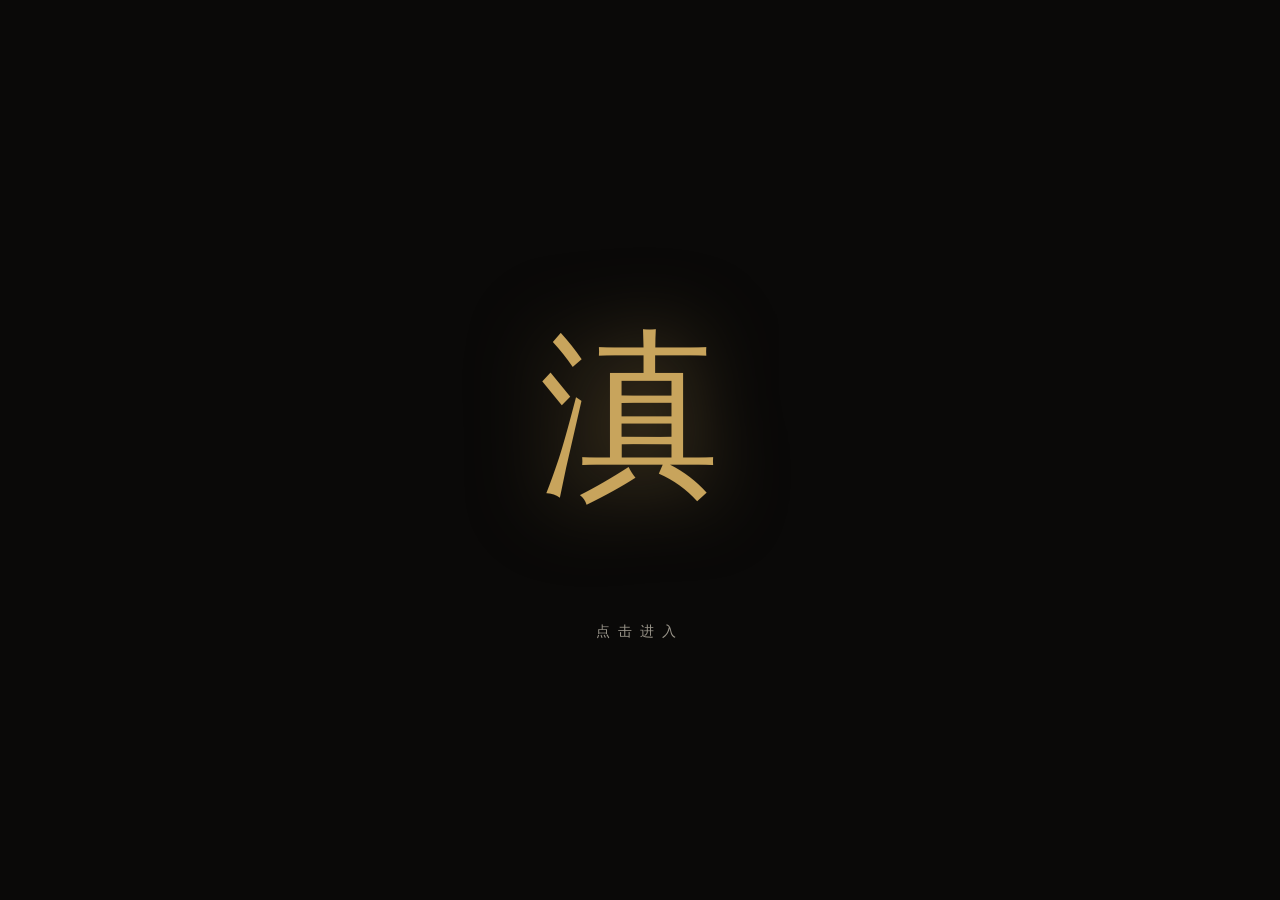
==== index.html @ fcda3876 "Initial commit: Yunnan Ancient Architecture Digital Museum (without 3D models)" ====
<!DOCTYPE html>
<html lang="zh-CN">
<head>
    <meta charset="UTF-8">
    <meta name="viewport" content="width=device-width, initial-scale=1.0">
    <title>滇韵古建</title>
    <!-- 预加载关键资源 -->
    <link rel="preload" href="css/style.css" as="style">
    <link rel="preload" href="home.html" as="fetch" crossorigin>
    <link rel="stylesheet" href="css/style.css">
    <style>
        /* 入口动画层 */
        .splash-screen {
            position: fixed;
            top: 0;
            left: 0;
            width: 100%;
            height: 100%;
            background: var(--bg-darkest);
            display: flex;
            flex-direction: column;
            align-items: center;
            justify-content: center;
            z-index: 9999;
            cursor: pointer;
            transition: opacity 0.8s ease, visibility 0.8s ease;
        }

        .splash-screen.hidden {
            opacity: 0;
            visibility: hidden;
            pointer-events: none;
        }

        .splash-char {
            font-size: 180px;
            font-weight: 100;
            color: var(--gold);
            letter-spacing: 20px;
            text-shadow: 0 0 80px rgba(200, 164, 92, 0.5);
            animation: breathe 3s ease-in-out infinite, fadeInBlur 1.5s ease forwards;
        }

        @keyframes breathe {
            0%, 100% { opacity: 0.7; transform: scale(1); }
            50% { opacity: 1; transform: scale(1.02); }
        }

        @keyframes fadeInBlur {
            0% { opacity: 0; filter: blur(20px); }
            100% { opacity: 1; filter: blur(0); }
        }

        .splash-hint {
            margin-top: 40px;
            font-size: 14px;
            color: var(--text-dim);
            letter-spacing: 8px;
            animation: fadeIn 1s ease 1s forwards;
            opacity: 0;
        }

        @keyframes fadeIn {
            to { opacity: 1; }
        }

        /* iframe容器 */
        .content-frame {
            width: 100%;
            height: 100vh;
            border: none;
            display: block;
        }

        /* 音乐控制按钮 - 移到左下角避免与导航冲突 */
        .music-toggle-nav {
            width: 44px;
            height: 44px;
            border-radius: 50%;
            background: rgba(26, 24, 22, 0.9);
            border: 1px solid var(--border-dim);
            cursor: pointer;
            display: flex;
            align-items: center;
            justify-content: center;
            transition: all 0.3s;
            position: fixed;
            bottom: 30px;
            left: 30px;
            z-index: 10001;
            box-shadow: 0 4px 15px rgba(0, 0, 0, 0.3);
        }

        .music-toggle-nav:hover {
            border-color: var(--gold);
            background: rgba(200, 164, 92, 0.1);
        }

        .music-toggle-nav .music-icon {
            display: flex;
            align-items: flex-end;
            gap: 2px;
            height: 14px;
        }

        .music-toggle-nav .music-icon .bar {
            width: 3px;
            background: var(--text-dim);
            border-radius: 1px;
            transition: all 0.3s;
        }

        .music-toggle-nav .music-icon .bar:nth-child(1) { height: 6px; }
        .music-toggle-nav .music-icon .bar:nth-child(2) { height: 10px; }
        .music-toggle-nav .music-icon .bar:nth-child(3) { height: 4px; }

        .music-toggle-nav.playing .music-icon .bar {
            background: var(--gold);
            animation: musicBar 0.8s ease-in-out infinite;
        }

        .music-toggle-nav.playing .music-icon .bar:nth-child(1) { animation-delay: 0s; }
        .music-toggle-nav.playing .music-icon .bar:nth-child(2) { animation-delay: 0.2s; }
        .music-toggle-nav.playing .music-icon .bar:nth-child(3) { animation-delay: 0.4s; }

        @keyframes musicBar {
            0%, 100% { height: 4px; }
            50% { height: 14px; }
        }

        .music-toggle-nav::after {
            content: '背景音乐';
            position: absolute;
            top: 100%;
            right: 0;
            margin-top: 8px;
            padding: 5px 10px;
            background: var(--bg-card);
            border: 1px solid var(--border-dim);
            border-radius: 4px;
            font-size: 11px;
            color: var(--text-dim);
            white-space: nowrap;
            opacity: 0;
            visibility: hidden;
            transition: all 0.3s;
            pointer-events: none;
        }

        .music-toggle-nav:hover::after {
            opacity: 1;
            visibility: visible;
        }
    </style>
</head>
<body>
    <!-- 入口动画 -->
    <div class="splash-screen" id="splashScreen">
        <div class="splash-char">滇</div>
        <div class="splash-hint">点击进入</div>
    </div>

    <!-- 音乐控制按钮 -->
    <button class="music-toggle-nav" id="musicToggle" title="背景音乐" style="display: none;">
        <div class="music-icon">
            <div class="bar"></div>
            <div class="bar"></div>
            <div class="bar"></div>
        </div>
    </button>

    <!-- 主内容iframe -->
    <iframe id="contentFrame" class="content-frame" style="display: none;"></iframe>
    
    <!-- 页面切换加载指示器 -->
    <div id="loadingIndicator" style="
        position: fixed;
        top: 0;
        left: 0;
        width: 100%;
        height: 3px;
        background: linear-gradient(90deg, var(--gold), var(--vermillion));
        z-index: 10002;
        transform: scaleX(0);
        transform-origin: left;
        transition: transform 0.3s ease;
        pointer-events: none;
    "></div>

    <!-- 背景音乐 - 延迟加载优化 -->
    <audio id="bgMusic" loop preload="none">
        <source src="assets/music/bgm.mp3" type="audio/mpeg">
    </audio>

    <script>
        const splash = document.getElementById('splashScreen');
        const musicToggle = document.getElementById('musicToggle');
        const bgMusic = document.getElementById('bgMusic');
        const contentFrame = document.getElementById('contentFrame');
        const loadingIndicator = document.getElementById('loadingIndicator');
        
        let isPlaying = false;
        const defaultVolume = 0.6;
        bgMusic.volume = defaultVolume;
        
        // 页面缓存
        const pageCache = new Map();
        const PAGES = [
            'home.html',
            'hall-timeline.html',
            'hall-map.html',
            'hall-gallery.html',
            'hall-types.html',
            'hall-ethnic.html',
            'hall-tech.html',
            'hall-protection.html',
            'hall-insights.html'
        ];
        
        // 预加载所有页面（后台静默加载）
        function preloadPages() {
            PAGES.forEach(page => {
                fetch(page).then(response => {
                    if (response.ok) {
                        pageCache.set(page, 'loaded');
                        console.log('预加载完成:', page);
                    }
                }).catch(() => {});
            });
        }

        // 显示加载指示器
        function showLoading() {
            loadingIndicator.style.transform = 'scaleX(0.3)';
            setTimeout(() => {
                loadingIndicator.style.transform = 'scaleX(0.7)';
            }, 100);
        }
        
        // 隐藏加载指示器
        function hideLoading() {
            loadingIndicator.style.transform = 'scaleX(1)';
            setTimeout(() => {
                loadingIndicator.style.transform = 'scaleX(0)';
            }, 200);
        }

        // 从localStorage恢复状态
        function restoreState() {
            const saved = localStorage.getItem('musicState');
            if (saved) {
                const state = JSON.parse(saved);
                bgMusic.currentTime = state.currentTime || 0;
                bgMusic.volume = state.volume || defaultVolume;
                if (state.isPlaying) {
                    bgMusic.play().then(() => {
                        isPlaying = true;
                        musicToggle.classList.add('playing');
                    }).catch(() => {});
                }
            }
        }

        // 保存状态
        function saveState() {
            localStorage.setItem('musicState', JSON.stringify({
                isPlaying: isPlaying,
                currentTime: bgMusic.currentTime,
                volume: bgMusic.volume
            }));
        }

        // 定期保存进度
        setInterval(() => {
            if (isPlaying) {
                saveState();
            }
        }, 3000);

        // 点击入口动画
        splash.addEventListener('click', function() {
            this.classList.add('hidden');
            musicToggle.style.display = 'flex';
            contentFrame.style.display = 'block';
            
            // 开始预加载其他页面
            setTimeout(preloadPages, 1000);
            
            // 加载首页
            showLoading();
            contentFrame.src = 'home.html';
            
            // 延迟加载并播放音乐（优化首屏加载）
            setTimeout(() => {
                bgMusic.load(); // 开始加载音乐
                bgMusic.play().then(() => {
                    isPlaying = true;
                    musicToggle.classList.add('playing');
                    saveState();
                }).catch(() => {
                    console.log('音乐播放需要用户交互');
                });
            }, 500);
        });

        // iframe加载完成
        contentFrame.addEventListener('load', function() {
            hideLoading();
        });

        // 音乐控制
        musicToggle.addEventListener('click', function() {
            if (isPlaying) {
                bgMusic.pause();
                this.classList.remove('playing');
                isPlaying = false;
            } else {
                bgMusic.play().then(() => {
                    this.classList.add('playing');
                    isPlaying = true;
                }).catch(() => {});
            }
            saveState();
        });

        // 页面加载时恢复状态 - 注释掉自动跳过启动动画的功能
        // window.addEventListener('load', function() {
        //     const saved = localStorage.getItem('musicState');
        //     if (saved) {
        //         const state = JSON.parse(saved);
        //         if (state.isPlaying) {
        //             splash.classList.add('hidden');
        //             musicToggle.style.display = 'flex';
        //             contentFrame.style.display = 'block';
        //             showLoading();
        //             contentFrame.src = 'home.html';
        //             setTimeout(preloadPages, 1000);
        //             restoreState();
        //         }
        //     }
        // });

        // 页面离开前保存
        window.addEventListener('beforeunload', saveState);

        // 监听来自iframe的导航请求
        window.addEventListener('message', function(event) {
            if (event.data && event.data.type === 'navigate') {
                showLoading();
                contentFrame.src = event.data.url;
            }
        });
    </script>
</body>
</html>
---- css/style.css ----
/* ============================================
   云南古建筑数字馆 - 主样式表
   风格：故宫博物院深色 + 金色
   ============================================ */

/* 字体加载优化 - 使用font-display: swap避免阻塞渲染 */
/* 注释外部字体，使用系统字体备选 */
/* @import url('https://fonts.loli.net/css2?family=Noto+Serif+SC:wght@200;300;400;500;600;700&display=swap'); */

/* === CSS 变量 === */
:root {
    --bg-darkest: #0a0908;
    --bg-dark: #1a1816;
    --bg-card: #1e1c1a;
    --bg-hover: #252320;
    --gold: #c8a45c;
    --gold-light: #e8d5a3;
    --gold-dim: rgba(200, 164, 92, 0.3);
    --vermillion: #a43330;
    --jade: #5d7a6e;
    --text-light: #e8e4da;
    --text-dim: #9a958a;
    --text-dark: #1a1814;
    --border-dim: rgba(200, 164, 92, 0.15);
    --shadow-gold: 0 0 30px rgba(200, 164, 92, 0.2);
    --font-serif: 'Noto Serif SC', 'SimSun', 'STSong', serif;
}

/* 字体加载优化 - 在字体加载前使用系统字体 */
.font-loading {
    font-family: 'SimSun', 'STSong', serif;
}

/* === 背景音乐播放器（导航栏按钮） === */
.music-toggle-nav {
    width: 36px;
    height: 36px;
    border-radius: 50%;
    background: transparent;
    border: 1px solid var(--border-dim);
    cursor: pointer;
    display: flex;
    align-items: center;
    justify-content: center;
    transition: all 0.3s;
    margin-left: 15px;
    position: relative;
}

.music-toggle-nav:hover {
    border-color: var(--gold);
    background: rgba(200, 164, 92, 0.1);
}

.music-toggle-nav .music-icon {
    display: flex;
    align-items: flex-end;
    gap: 2px;
    height: 14px;
}

.music-toggle-nav .music-icon .bar {
    width: 3px;
    background: var(--text-dim);
    border-radius: 1px;
    transition: all 0.3s;
}

.music-toggle-nav .music-icon .bar:nth-child(1) { height: 6px; }
.music-toggle-nav .music-icon .bar:nth-child(2) { height: 10px; }
.music-toggle-nav .music-icon .bar:nth-child(3) { height: 4px; }

.music-toggle-nav.playing .music-icon .bar {
    background: var(--gold);
    animation: musicBar 0.8s ease-in-out infinite;
}

.music-toggle-nav.playing .music-icon .bar:nth-child(1) { animation-delay: 0s; }
.music-toggle-nav.playing .music-icon .bar:nth-child(2) { animation-delay: 0.2s; }
.music-toggle-nav.playing .music-icon .bar:nth-child(3) { animation-delay: 0.4s; }

.music-toggle-nav::after {
    content: '背景音乐';
    position: absolute;
    top: 100%;
    right: 0;
    margin-top: 8px;
    padding: 5px 10px;
    background: var(--bg-card);
    border: 1px solid var(--border-dim);
    border-radius: 4px;
    font-size: 11px;
    color: var(--text-dim);
    white-space: nowrap;
    opacity: 0;
    visibility: hidden;
    transition: all 0.3s;
    pointer-events: none;
}

.music-toggle-nav:hover::after {
    opacity: 1;
    visibility: visible;
}

/* === 基础样式 === */
* { margin: 0; padding: 0; box-sizing: border-box; }

html {
    scroll-behavior: smooth;
    font-size: 16px;
}

body {
    font-family: var(--font-serif);
    background: var(--bg-darkest);
    color: var(--text-light);
    line-height: 1.8;
    min-height: 100vh;
    overflow-x: hidden;
    overflow-y: auto;
}

/* === 背景装饰 === */
body::before {
    content: '';
    position: fixed;
    top: 0;
    left: 0;
    right: 0;
    bottom: 0;
    background: 
        radial-gradient(ellipse at 20% 20%, rgba(200, 164, 92, 0.05) 0%, transparent 50%),
        radial-gradient(ellipse at 80% 80%, rgba(93, 122, 110, 0.03) 0%, transparent 50%);
    pointer-events: none;
    z-index: -1;
}

/* === 链接 === */
a {
    color: var(--gold);
    text-decoration: none;
    transition: all 0.3s;
}

a:hover {
    color: var(--gold-light);
    text-shadow: 0 0 10px rgba(200, 164, 92, 0.5);
}

/* === 滚动条 === */
::-webkit-scrollbar { width: 6px; height: 6px; }
::-webkit-scrollbar-track { background: var(--bg-darkest); }
::-webkit-scrollbar-thumb { 
    background: var(--gold-dim); 
    border-radius: 3px; 
}
::-webkit-scrollbar-thumb:hover { background: var(--gold); }

/* === 容器 === */
.container {
    max-width: 1400px;
    margin: 0 auto;
    padding: 0 40px;
}

/* === 导航栏 === */
.navbar {
    position: fixed;
    top: 0;
    left: 0;
    right: 0;
    height: 70px;
    background: linear-gradient(180deg, var(--bg-darkest) 0%, rgba(10, 9, 8, 0.95) 100%);
    backdrop-filter: blur(10px);
    border-bottom: 1px solid var(--border-dim);
    z-index: 1000;
    display: flex;
    align-items: center;
    justify-content: space-between;
    padding: 0 40px;
}

.nav-logo {
    display: flex;
    align-items: center;
    gap: 15px;
    cursor: pointer;
}

.nav-logo-icon {
    width: 40px;
    height: 40px;
    border-radius: 50%;
    background: transparent;
    display: flex;
    align-items: center;
    justify-content: center;
    overflow: hidden;
}

.nav-logo-icon img {
    width: 40px !important;
    height: 40px !important;
    object-fit: contain;
}

.nav-logo-text {
    font-size: 20px;
    font-weight: 400;
    letter-spacing: 4px;
    color: var(--gold);
}

.nav-links {
    display: flex;
    gap: 30px;
    overflow: visible;
}

.nav-link {
    font-size: 14px;
    letter-spacing: 2px;
    color: var(--text-dim);
    transition: all 0.3s;
    position: relative;
}

.nav-link:hover {
    color: var(--gold);
}

.nav-link::after {
    content: '';
    position: absolute;
    bottom: -5px;
    left: 0;
    width: 0;
    height: 1px;
    background: var(--gold);
    transition: width 0.3s;
}

.nav-link:hover::after {
    width: 100%;
}

.nav-link.active {
    color: var(--gold);
}

.nav-link.active::after {
    width: 100%;
}

/* === 导航下拉菜单 === */
.nav-dropdown {
    position: relative;
    overflow: visible !important;
}

.nav-dropdown > .nav-link {
    cursor: pointer;
}

.nav-dropdown-menu {
    display: none;
    position: absolute;
    top: 100%;
    left: 50%;
    transform: translateX(-50%);
    background: var(--bg-card);
    border: 1px solid var(--border-dim);
    border-radius: 6px;
    padding: 10px 0;
    min-width: 160px;
    box-shadow: 0 10px 30px rgba(0, 0, 0, 0.3);
    z-index: 9999;
    max-height: none !important;
    overflow: visible !important;
    height: auto !important;
}

.nav-dropdown:hover .nav-dropdown-menu {
    display: block;
}

.nav-dropdown-menu a {
    display: block;
    padding: 10px 20px;
    font-size: 13px;
    color: var(--text-dim);
    letter-spacing: 1px;
    transition: all 0.3s;
}

.nav-dropdown-menu a:hover {
    background: var(--bg-hover);
    color: var(--gold);
}

/* === 主内容区 === */
.main-content {
    margin-top: 70px;
    min-height: calc(100vh - 70px);
}

/* === 章节标题 === */
.section-header {
    text-align: center;
    padding: 60px 0 40px;
}

.section-badge {
    display: inline-block;
    font-size: 11px;
    letter-spacing: 4px;
    color: var(--gold);
    border: 1px solid var(--border-dim);
    padding: 8px 20px;
    margin-bottom: 20px;
}

.section-title {
    font-size: 42px;
    font-weight: 300;
    letter-spacing: 15px;
    color: var(--text-light);
    margin-bottom: 15px;
}

.section-subtitle {
    font-size: 14px;
    color: var(--text-dim);
    letter-spacing: 3px;
    max-width: 600px;
    margin: 0 auto;
}

/* === 卡片样式 === */
.card {
    background: var(--bg-card);
    border: 1px solid var(--border-dim);
    border-radius: 8px;
    padding: 25px;
    transition: all 0.3s;
}

.card:hover {
    border-color: var(--gold);
    transform: translateY(-3px);
    box-shadow: var(--shadow-gold);
}

/* === 按钮样式 === */
.btn {
    display: inline-flex;
    align-items: center;
    justify-content: center;
    gap: 8px;
    padding: 12px 30px;
    font-family: var(--font-serif);
    font-size: 14px;
    letter-spacing: 2px;
    border: none;
    border-radius: 4px;
    cursor: pointer;
    transition: all 0.3s;
}

.btn-primary {
    background: linear-gradient(135deg, var(--gold), #b8944a);
    color: var(--bg-darkest);
}

.btn-primary:hover {
    box-shadow: var(--shadow-gold);
    transform: translateY(-2px);
}

.btn-secondary {
    background: transparent;
    border: 1px solid var(--gold);
    color: var(--gold);
}

.btn-secondary:hover {
    background: rgba(200, 164, 92, 0.1);
}

/* === 图表容器 === */
.chart-container {
    width: 100%;
    height: 400px;
    background: var(--bg-card);
    border: 1px solid var(--border-dim);
    border-radius: 8px;
    padding: 20px;
}

/* === 珐琅图卡片 === */
.enamel-card {
    position: relative;
    width: 100%;
    aspect-ratio: 3/4;
    background: linear-gradient(145deg, var(--bg-card), var(--bg-darkest));
    border: 1px solid var(--border-dim);
    border-radius: 4px;
    overflow: hidden;
    cursor: pointer;
    transition: all 0.4s;
}

.enamel-card::before {
    content: '';
    position: absolute;
    inset: 6px;
    border: 1px solid rgba(200, 164, 92, 0.1);
    border-radius: 2px;
    pointer-events: none;
}

.enamel-card:hover {
    border-color: var(--gold);
    transform: translateY(-8px);
    box-shadow: 0 20px 50px rgba(200, 164, 92, 0.15);
}

.enamel-placeholder {
    position: absolute;
    inset: 12px;
    background: linear-gradient(135deg, var(--gold-dim), rgba(164, 51, 48, 0.2), rgba(93, 122, 110, 0.2));
    display: flex;
    align-items: center;
    justify-content: center;
    color: var(--text-dim);
    font-size: 12px;
    letter-spacing: 2px;
}

.enamel-image {
    position: absolute;
    inset: 12px;
    object-fit: cover;
}

.enamel-info {
    position: absolute;
    bottom: 0;
    left: 0;
    right: 0;
    padding: 40px 15px 15px;
    background: linear-gradient(transparent, rgba(10, 9, 8, 0.95));
}

.enamel-name {
    font-size: 14px;
    font-weight: 400;
    color: var(--text-light);
    letter-spacing: 2px;
    margin-bottom: 5px;
}

.enamel-meta {
    font-size: 11px;
    color: var(--gold);
    letter-spacing: 1px;
}

/* === 3D模型容器 === */
.model-container {
    width: 100%;
    aspect-ratio: 4/3;
    background: var(--bg-card);
    border: 1px solid var(--border-dim);
    border-radius: 8px;
    display: flex;
    align-items: center;
    justify-content: center;
    color: var(--text-dim);
    font-size: 12px;
    letter-spacing: 2px;
}

/* === 表格样式 === */
.data-table {
    width: 100%;
    border-collapse: collapse;
}

.data-table th,
.data-table td {
    padding: 12px 15px;
    text-align: left;
    border-bottom: 1px solid var(--border-dim);
}

.data-table th {
    font-size: 12px;
    font-weight: 400;
    letter-spacing: 2px;
    color: var(--gold);
    background: var(--bg-card);
}

.data-table td {
    font-size: 13px;
    color: var(--text-light);
}

.data-table tr:hover td {
    background: var(--bg-hover);
}

/* === 标签样式 === */
.tag {
    display: inline-block;
    padding: 4px 12px;
    font-size: 11px;
    letter-spacing: 1px;
    border-radius: 12px;
    border: 1px solid;
}

.tag-dynasty-ming {
    background: rgba(255, 107, 107, 0.2);
    border-color: #ff6b6b;
    color: #ff6b6b;
}

.tag-dynasty-qing {
    background: rgba(78, 205, 196, 0.2);
    border-color: #4ecdc4;
    color: #4ecdc4;
}

.tag-dynasty-mingqing {
    background: rgba(155, 89, 182, 0.2);
    border-color: #9b59b6;
    color: #9b59b6;
}

/* === 动画 === */
@keyframes fadeIn {
    from { opacity: 0; transform: translateY(20px); }
    to { opacity: 1; transform: translateY(0); }
}

@keyframes pulse {
    0%, 100% { opacity: 1; }
    50% { opacity: 0.5; }
}

@keyframes shine {
    0% { transform: translateX(-100%); }
    100% { transform: translateX(100%); }
}

.animate-fadeIn {
    animation: fadeIn 0.6s ease forwards;
}

/* === 响应式 === */
@media (max-width: 1200px) {
    .container { padding: 0 30px; }
    .section-title { font-size: 36px; letter-spacing: 10px; }
}

@media (max-width: 768px) {
    .navbar { padding: 0 20px; }
    .nav-links { display: none; }
    .container { padding: 0 20px; }
    .section-title { font-size: 28px; letter-spacing: 6px; }
    .section-header { padding: 40px 0 30px; }
}

/* === 工具类 === */
.text-center { text-align: center; }
.text-gold { color: var(--gold); }
.text-dim { color: var(--text-dim); }
.mb-20 { margin-bottom: 20px; }
.mb-40 { margin-bottom: 40px; }
.mt-20 { margin-top: 20px; }
.mt-40 { margin-top: 40px; }
---- css/style.css ----
/* ============================================
   云南古建筑数字馆 - 主样式表
   风格：故宫博物院深色 + 金色
   ============================================ */

/* 字体加载优化 - 使用font-display: swap避免阻塞渲染 */
/* 注释外部字体，使用系统字体备选 */
/* @import url('https://fonts.loli.net/css2?family=Noto+Serif+SC:wght@200;300;400;500;600;700&display=swap'); */

/* === CSS 变量 === */
:root {
    --bg-darkest: #0a0908;
    --bg-dark: #1a1816;
    --bg-card: #1e1c1a;
    --bg-hover: #252320;
    --gold: #c8a45c;
    --gold-light: #e8d5a3;
    --gold-dim: rgba(200, 164, 92, 0.3);
    --vermillion: #a43330;
    --jade: #5d7a6e;
    --text-light: #e8e4da;
    --text-dim: #9a958a;
    --text-dark: #1a1814;
    --border-dim: rgba(200, 164, 92, 0.15);
    --shadow-gold: 0 0 30px rgba(200, 164, 92, 0.2);
    --font-serif: 'Noto Serif SC', 'SimSun', 'STSong', serif;
}

/* 字体加载优化 - 在字体加载前使用系统字体 */
.font-loading {
    font-family: 'SimSun', 'STSong', serif;
}

/* === 背景音乐播放器（导航栏按钮） === */
.music-toggle-nav {
    width: 36px;
    height: 36px;
    border-radius: 50%;
    background: transparent;
    border: 1px solid var(--border-dim);
    cursor: pointer;
    display: flex;
    align-items: center;
    justify-content: center;
    transition: all 0.3s;
    margin-left: 15px;
    position: relative;
}

.music-toggle-nav:hover {
    border-color: var(--gold);
    background: rgba(200, 164, 92, 0.1);
}

.music-toggle-nav .music-icon {
    display: flex;
    align-items: flex-end;
    gap: 2px;
    height: 14px;
}

.music-toggle-nav .music-icon .bar {
    width: 3px;
    background: var(--text-dim);
    border-radius: 1px;
    transition: all 0.3s;
}

.music-toggle-nav .music-icon .bar:nth-child(1) { height: 6px; }
.music-toggle-nav .music-icon .bar:nth-child(2) { height: 10px; }
.music-toggle-nav .music-icon .bar:nth-child(3) { height: 4px; }

.music-toggle-nav.playing .music-icon .bar {
    background: var(--gold);
    animation: musicBar 0.8s ease-in-out infinite;
}

.music-toggle-nav.playing .music-icon .bar:nth-child(1) { animation-delay: 0s; }
.music-toggle-nav.playing .music-icon .bar:nth-child(2) { animation-delay: 0.2s; }
.music-toggle-nav.playing .music-icon .bar:nth-child(3) { animation-delay: 0.4s; }

.music-toggle-nav::after {
    content: '背景音乐';
    position: absolute;
    top: 100%;
    right: 0;
    margin-top: 8px;
    padding: 5px 10px;
    background: var(--bg-card);
    border: 1px solid var(--border-dim);
    border-radius: 4px;
    font-size: 11px;
    color: var(--text-dim);
    white-space: nowrap;
    opacity: 0;
    visibility: hidden;
    transition: all 0.3s;
    pointer-events: none;
}

.music-toggle-nav:hover::after {
    opacity: 1;
    visibility: visible;
}

/* === 基础样式 === */
* { margin: 0; padding: 0; box-sizing: border-box; }

html {
    scroll-behavior: smooth;
    font-size: 16px;
}

body {
    font-family: var(--font-serif);
    background: var(--bg-darkest);
    color: var(--text-light);
    line-height: 1.8;
    min-height: 100vh;
    overflow-x: hidden;
    overflow-y: auto;
}

/* === 背景装饰 === */
body::before {
    content: '';
    position: fixed;
    top: 0;
    left: 0;
    right: 0;
    bottom: 0;
    background: 
        radial-gradient(ellipse at 20% 20%, rgba(200, 164, 92, 0.05) 0%, transparent 50%),
        radial-gradient(ellipse at 80% 80%, rgba(93, 122, 110, 0.03) 0%, transparent 50%);
    pointer-events: none;
    z-index: -1;
}

/* === 链接 === */
a {
    color: var(--gold);
    text-decoration: none;
    transition: all 0.3s;
}

a:hover {
    color: var(--gold-light);
    text-shadow: 0 0 10px rgba(200, 164, 92, 0.5);
}

/* === 滚动条 === */
::-webkit-scrollbar { width: 6px; height: 6px; }
::-webkit-scrollbar-track { background: var(--bg-darkest); }
::-webkit-scrollbar-thumb { 
    background: var(--gold-dim); 
    border-radius: 3px; 
}
::-webkit-scrollbar-thumb:hover { background: var(--gold); }

/* === 容器 === */
.container {
    max-width: 1400px;
    margin: 0 auto;
    padding: 0 40px;
}

/* === 导航栏 === */
.navbar {
    position: fixed;
    top: 0;
    left: 0;
    right: 0;
    height: 70px;
    background: linear-gradient(180deg, var(--bg-darkest) 0%, rgba(10, 9, 8, 0.95) 100%);
    backdrop-filter: blur(10px);
    border-bottom: 1px solid var(--border-dim);
    z-index: 1000;
    display: flex;
    align-items: center;
    justify-content: space-between;
    padding: 0 40px;
}

.nav-logo {
    display: flex;
    align-items: center;
    gap: 15px;
    cursor: pointer;
}

.nav-logo-icon {
    width: 40px;
    height: 40px;
    border-radius: 50%;
    background: transparent;
    display: flex;
    align-items: center;
    justify-content: center;
    overflow: hidden;
}

.nav-logo-icon img {
    width: 40px !important;
    height: 40px !important;
    object-fit: contain;
}

.nav-logo-text {
    font-size: 20px;
    font-weight: 400;
    letter-spacing: 4px;
    color: var(--gold);
}

.nav-links {
    display: flex;
    gap: 30px;
    overflow: visible;
}

.nav-link {
    font-size: 14px;
    letter-spacing: 2px;
    color: var(--text-dim);
    transition: all 0.3s;
    position: relative;
}

.nav-link:hover {
    color: var(--gold);
}

.nav-link::after {
    content: '';
    position: absolute;
    bottom: -5px;
    left: 0;
    width: 0;
    height: 1px;
    background: var(--gold);
    transition: width 0.3s;
}

.nav-link:hover::after {
    width: 100%;
}

.nav-link.active {
    color: var(--gold);
}

.nav-link.active::after {
    width: 100%;
}

/* === 导航下拉菜单 === */
.nav-dropdown {
    position: relative;
    overflow: visible !important;
}

.nav-dropdown > .nav-link {
    cursor: pointer;
}

.nav-dropdown-menu {
    display: none;
    position: absolute;
    top: 100%;
    left: 50%;
    transform: translateX(-50%);
    background: var(--bg-card);
    border: 1px solid var(--border-dim);
    border-radius: 6px;
    padding: 10px 0;
    min-width: 160px;
    box-shadow: 0 10px 30px rgba(0, 0, 0, 0.3);
    z-index: 9999;
    max-height: none !important;
    overflow: visible !important;
    height: auto !important;
}

.nav-dropdown:hover .nav-dropdown-menu {
    display: block;
}

.nav-dropdown-menu a {
    display: block;
    padding: 10px 20px;
    font-size: 13px;
    color: var(--text-dim);
    letter-spacing: 1px;
    transition: all 0.3s;
}

.nav-dropdown-menu a:hover {
    background: var(--bg-hover);
    color: var(--gold);
}

/* === 主内容区 === */
.main-content {
    margin-top: 70px;
    min-height: calc(100vh - 70px);
}

/* === 章节标题 === */
.section-header {
    text-align: center;
    padding: 60px 0 40px;
}

.section-badge {
    display: inline-block;
    font-size: 11px;
    letter-spacing: 4px;
    color: var(--gold);
    border: 1px solid var(--border-dim);
    padding: 8px 20px;
    margin-bottom: 20px;
}

.section-title {
    font-size: 42px;
    font-weight: 300;
    letter-spacing: 15px;
    color: var(--text-light);
    margin-bottom: 15px;
}

.section-subtitle {
    font-size: 14px;
    color: var(--text-dim);
    letter-spacing: 3px;
    max-width: 600px;
    margin: 0 auto;
}

/* === 卡片样式 === */
.card {
    background: var(--bg-card);
    border: 1px solid var(--border-dim);
    border-radius: 8px;
    padding: 25px;
    transition: all 0.3s;
}

.card:hover {
    border-color: var(--gold);
    transform: translateY(-3px);
    box-shadow: var(--shadow-gold);
}

/* === 按钮样式 === */
.btn {
    display: inline-flex;
    align-items: center;
    justify-content: center;
    gap: 8px;
    padding: 12px 30px;
    font-family: var(--font-serif);
    font-size: 14px;
    letter-spacing: 2px;
    border: none;
    border-radius: 4px;
    cursor: pointer;
    transition: all 0.3s;
}

.btn-primary {
    background: linear-gradient(135deg, var(--gold), #b8944a);
    color: var(--bg-darkest);
}

.btn-primary:hover {
    box-shadow: var(--shadow-gold);
    transform: translateY(-2px);
}

.btn-secondary {
    background: transparent;
    border: 1px solid var(--gold);
    color: var(--gold);
}

.btn-secondary:hover {
    background: rgba(200, 164, 92, 0.1);
}

/* === 图表容器 === */
.chart-container {
    width: 100%;
    height: 400px;
    background: var(--bg-card);
    border: 1px solid var(--border-dim);
    border-radius: 8px;
    padding: 20px;
}

/* === 珐琅图卡片 === */
.enamel-card {
    position: relative;
    width: 100%;
    aspect-ratio: 3/4;
    background: linear-gradient(145deg, var(--bg-card), var(--bg-darkest));
    border: 1px solid var(--border-dim);
    border-radius: 4px;
    overflow: hidden;
    cursor: pointer;
    transition: all 0.4s;
}

.enamel-card::before {
    content: '';
    position: absolute;
    inset: 6px;
    border: 1px solid rgba(200, 164, 92, 0.1);
    border-radius: 2px;
    pointer-events: none;
}

.enamel-card:hover {
    border-color: var(--gold);
    transform: translateY(-8px);
    box-shadow: 0 20px 50px rgba(200, 164, 92, 0.15);
}

.enamel-placeholder {
    position: absolute;
    inset: 12px;
    background: linear-gradient(135deg, var(--gold-dim), rgba(164, 51, 48, 0.2), rgba(93, 122, 110, 0.2));
    display: flex;
    align-items: center;
    justify-content: center;
    color: var(--text-dim);
    font-size: 12px;
    letter-spacing: 2px;
}

.enamel-image {
    position: absolute;
    inset: 12px;
    object-fit: cover;
}

.enamel-info {
    position: absolute;
    bottom: 0;
    left: 0;
    right: 0;
    padding: 40px 15px 15px;
    background: linear-gradient(transparent, rgba(10, 9, 8, 0.95));
}

.enamel-name {
    font-size: 14px;
    font-weight: 400;
    color: var(--text-light);
    letter-spacing: 2px;
    margin-bottom: 5px;
}

.enamel-meta {
    font-size: 11px;
    color: var(--gold);
    letter-spacing: 1px;
}

/* === 3D模型容器 === */
.model-container {
    width: 100%;
    aspect-ratio: 4/3;
    background: var(--bg-card);
    border: 1px solid var(--border-dim);
    border-radius: 8px;
    display: flex;
    align-items: center;
    justify-content: center;
    color: var(--text-dim);
    font-size: 12px;
    letter-spacing: 2px;
}

/* === 表格样式 === */
.data-table {
    width: 100%;
    border-collapse: collapse;
}

.data-table th,
.data-table td {
    padding: 12px 15px;
    text-align: left;
    border-bottom: 1px solid var(--border-dim);
}

.data-table th {
    font-size: 12px;
    font-weight: 400;
    letter-spacing: 2px;
    color: var(--gold);
    background: var(--bg-card);
}

.data-table td {
    font-size: 13px;
    color: var(--text-light);
}

.data-table tr:hover td {
    background: var(--bg-hover);
}

/* === 标签样式 === */
.tag {
    display: inline-block;
    padding: 4px 12px;
    font-size: 11px;
    letter-spacing: 1px;
    border-radius: 12px;
    border: 1px solid;
}

.tag-dynasty-ming {
    background: rgba(255, 107, 107, 0.2);
    border-color: #ff6b6b;
    color: #ff6b6b;
}

.tag-dynasty-qing {
    background: rgba(78, 205, 196, 0.2);
    border-color: #4ecdc4;
    color: #4ecdc4;
}

.tag-dynasty-mingqing {
    background: rgba(155, 89, 182, 0.2);
    border-color: #9b59b6;
    color: #9b59b6;
}

/* === 动画 === */
@keyframes fadeIn {
    from { opacity: 0; transform: translateY(20px); }
    to { opacity: 1; transform: translateY(0); }
}

@keyframes pulse {
    0%, 100% { opacity: 1; }
    50% { opacity: 0.5; }
}

@keyframes shine {
    0% { transform: translateX(-100%); }
    100% { transform: translateX(100%); }
}

.animate-fadeIn {
    animation: fadeIn 0.6s ease forwards;
}

/* === 响应式 === */
@media (max-width: 1200px) {
    .container { padding: 0 30px; }
    .section-title { font-size: 36px; letter-spacing: 10px; }
}

@media (max-width: 768px) {
    .navbar { padding: 0 20px; }
    .nav-links { display: none; }
    .container { padding: 0 20px; }
    .section-title { font-size: 28px; letter-spacing: 6px; }
    .section-header { padding: 40px 0 30px; }
}

/* === 工具类 === */
.text-center { text-align: center; }
.text-gold { color: var(--gold); }
.text-dim { color: var(--text-dim); }
.mb-20 { margin-bottom: 20px; }
.mb-40 { margin-bottom: 40px; }
.mt-20 { margin-top: 20px; }
.mt-40 { margin-top: 40px; }
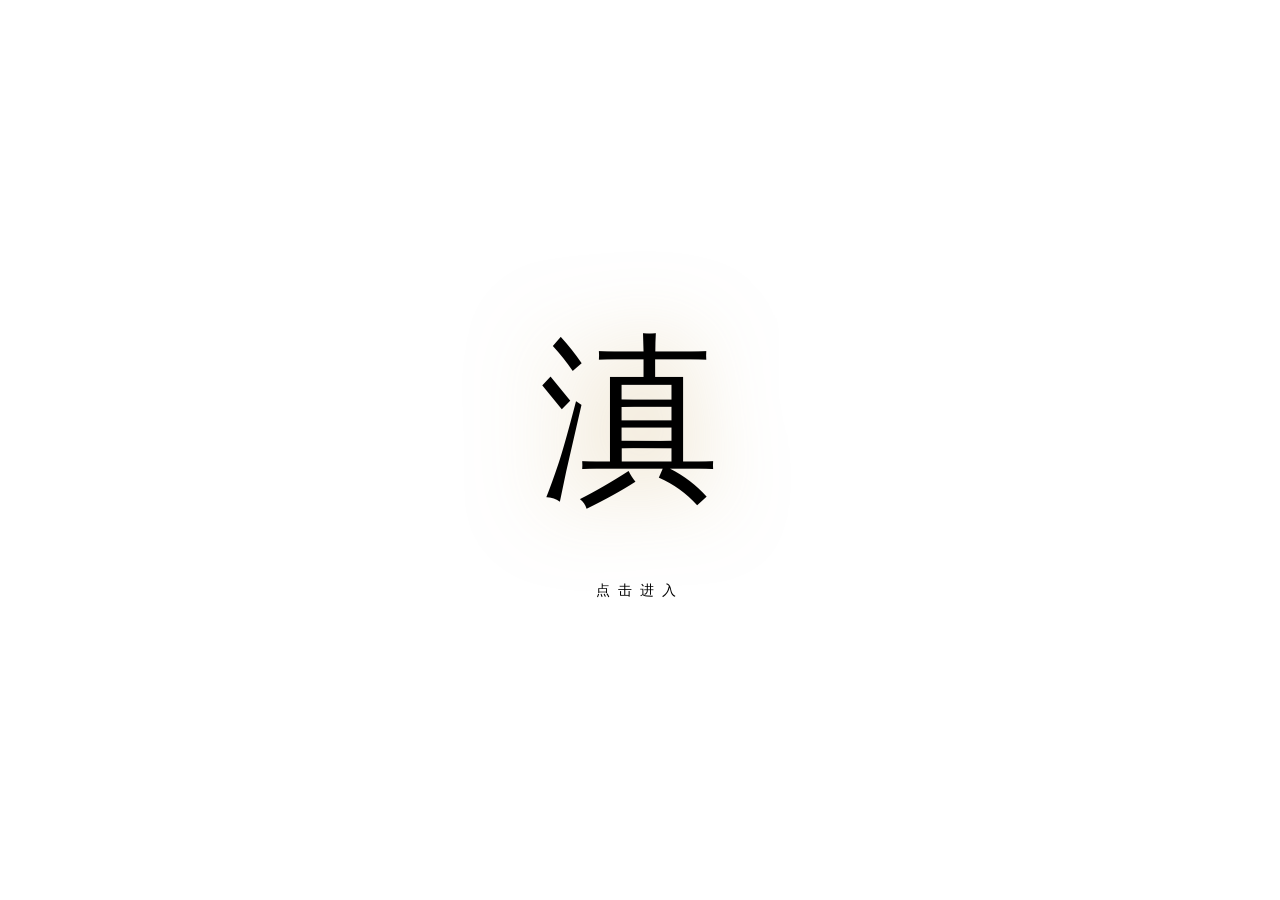
==== commit 4e9050b1: "Add files via upload" ====
--- a/index.html
+++ b/index.html
@@ -3,7 +3,7 @@
 <head>
     <meta charset="UTF-8">
     <meta name="viewport" content="width=device-width, initial-scale=1.0">
-    <title>滇韵古建</title>
+    <title>滇风·民族筑语</title>
     <!-- 预加载关键资源 -->
     <link rel="preload" href="css/style.css" as="style">
     <link rel="preload" href="home.html" as="fetch" crossorigin>
